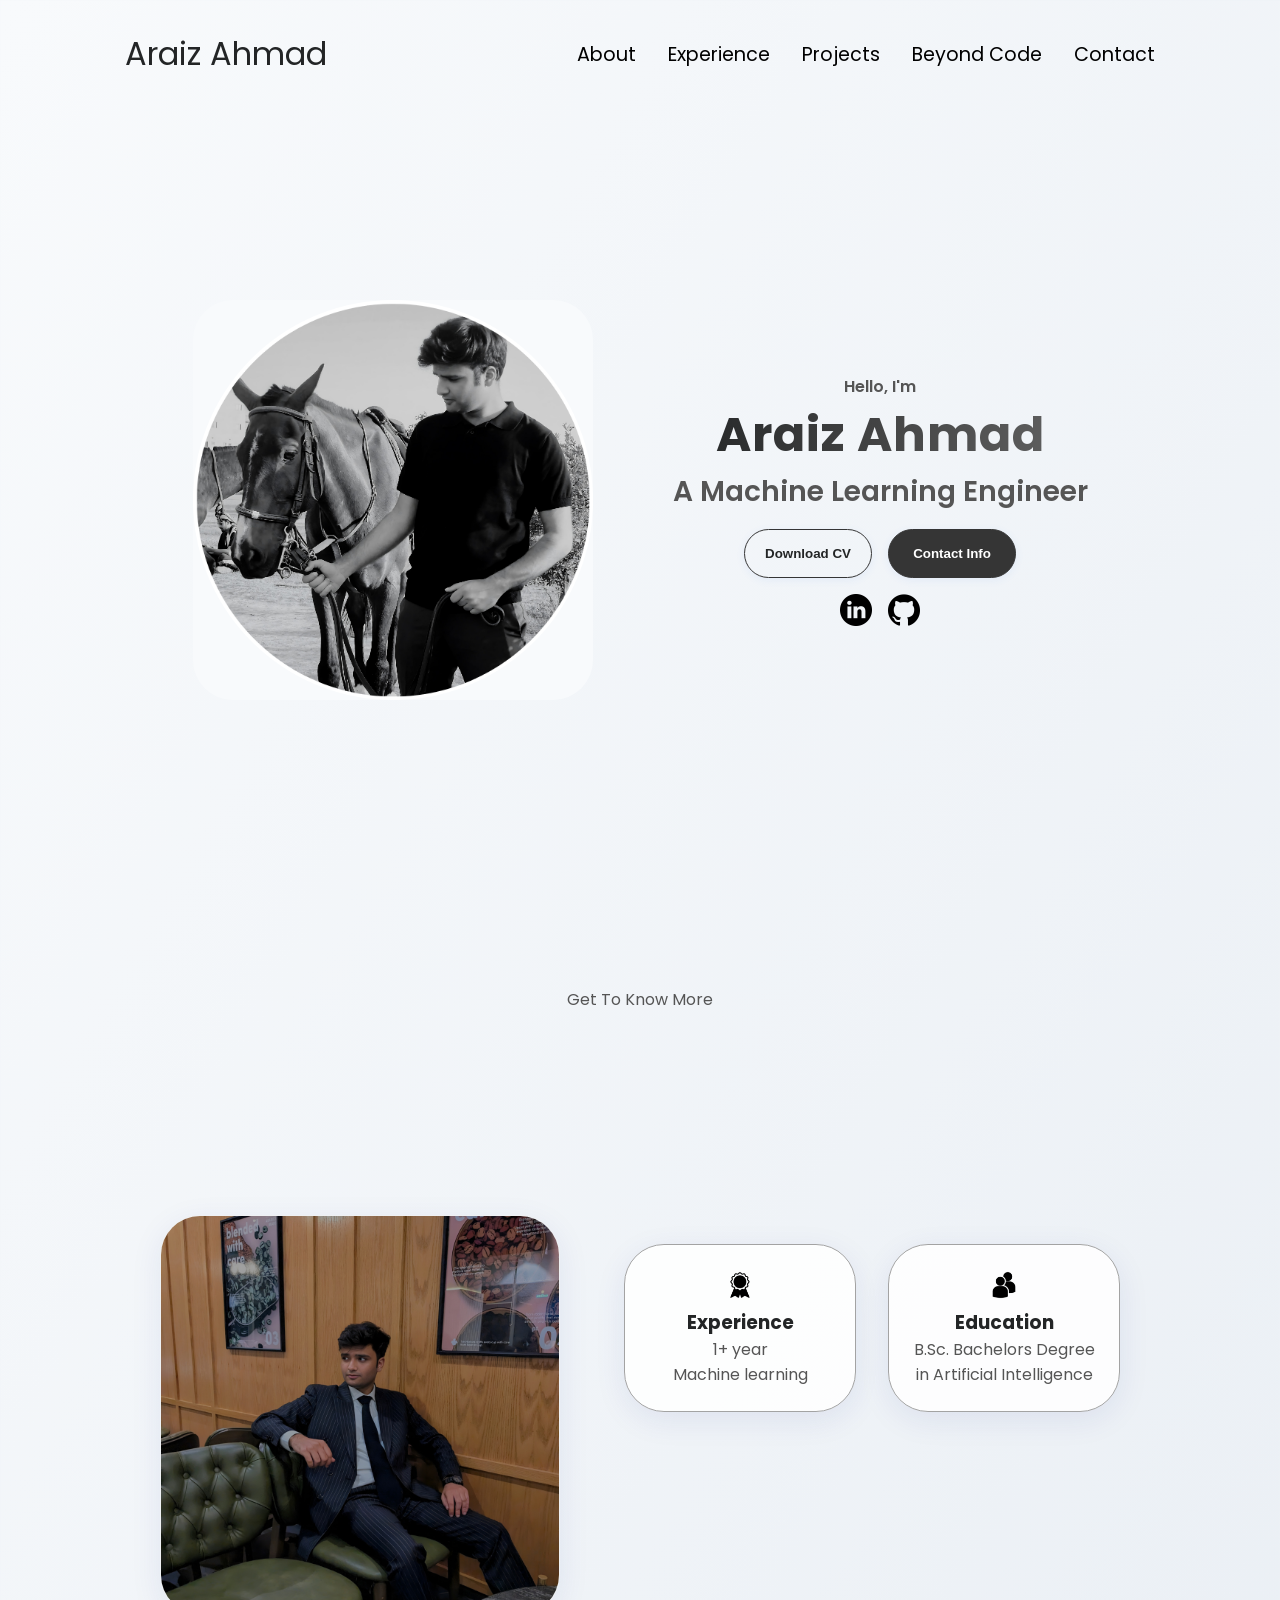
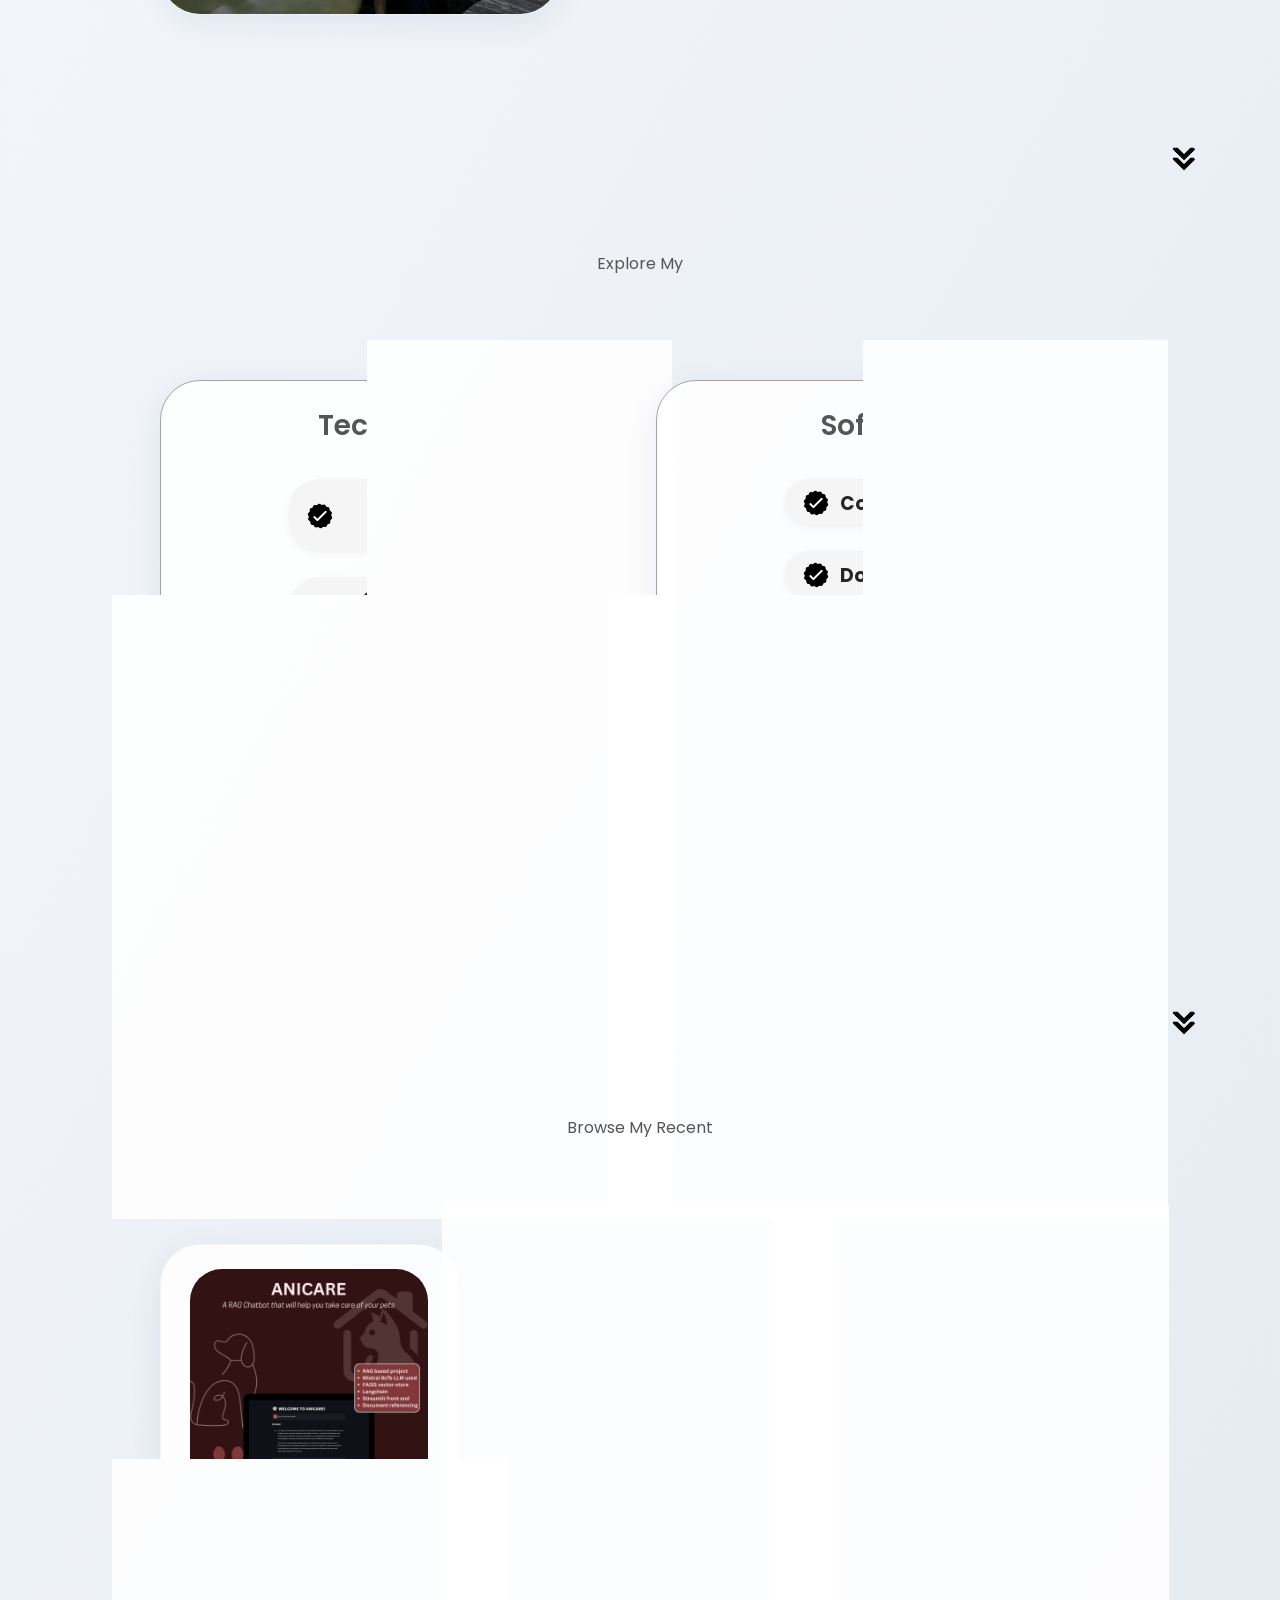
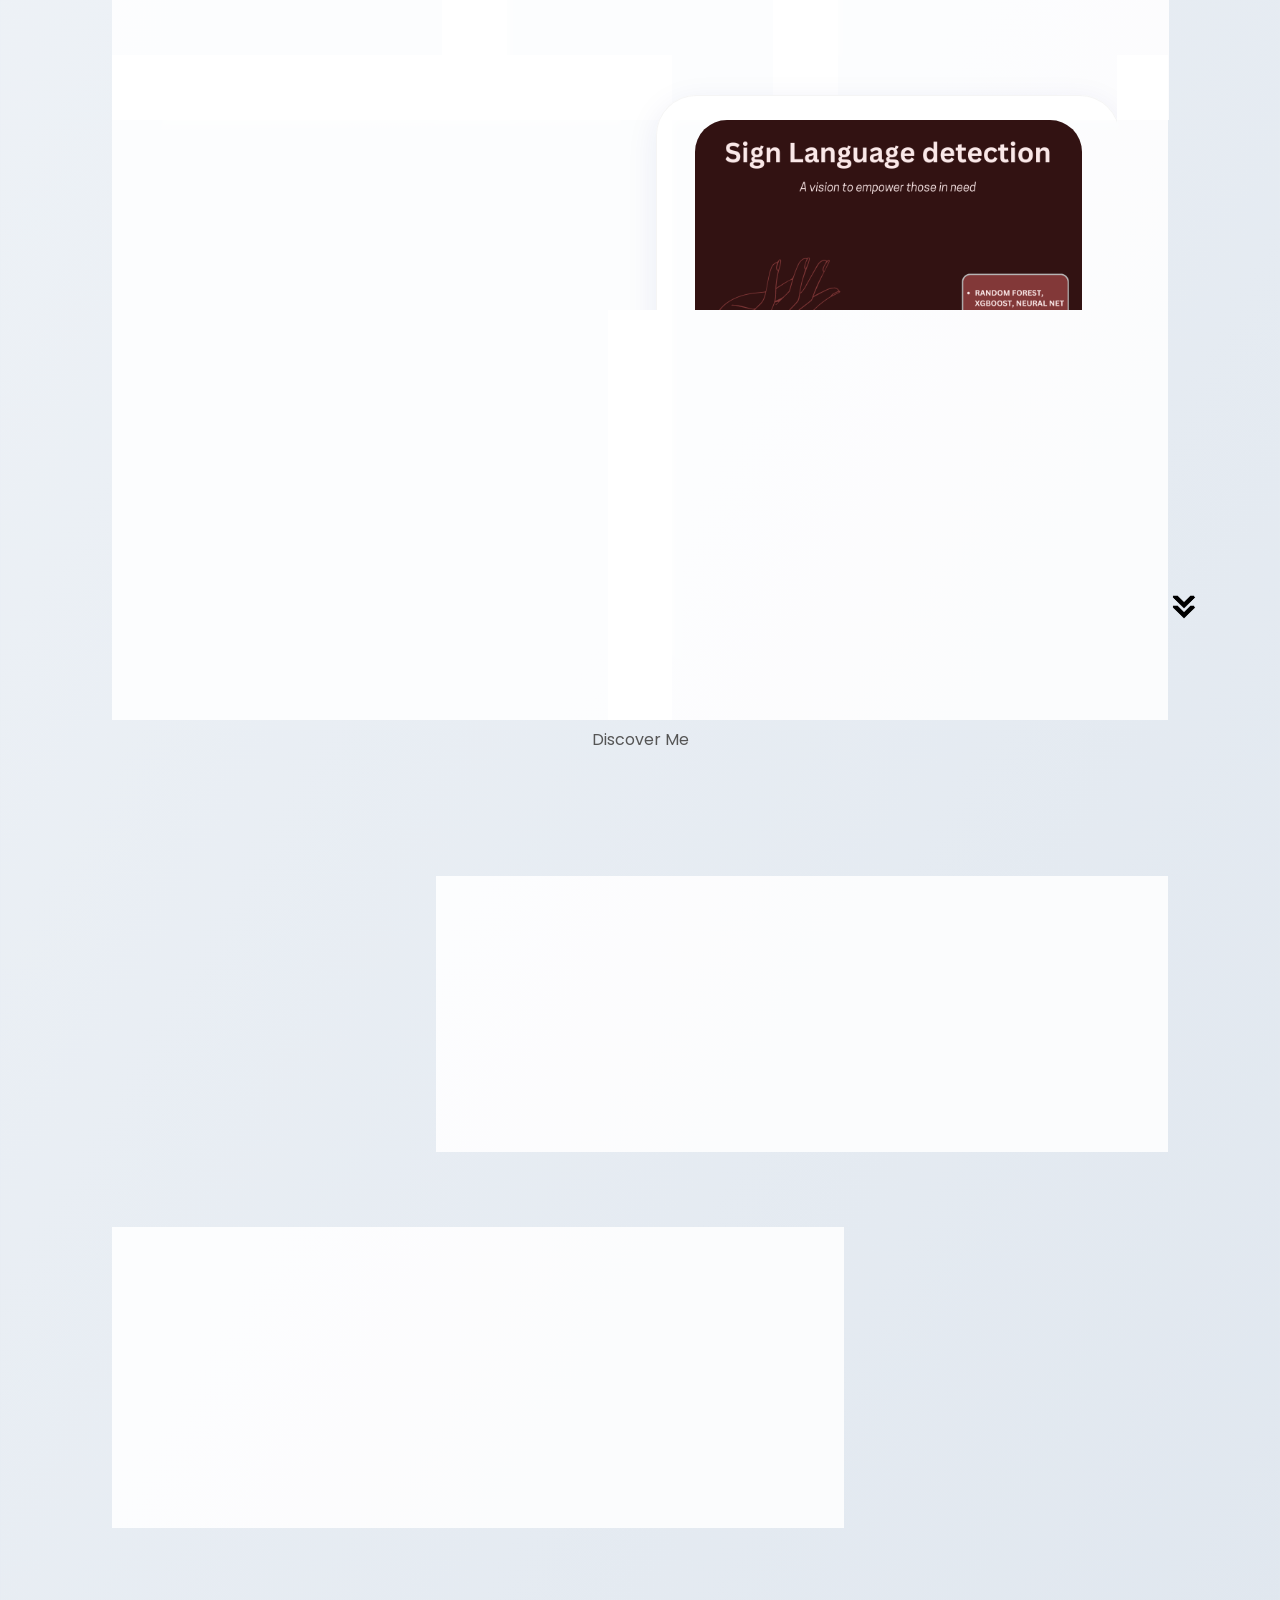
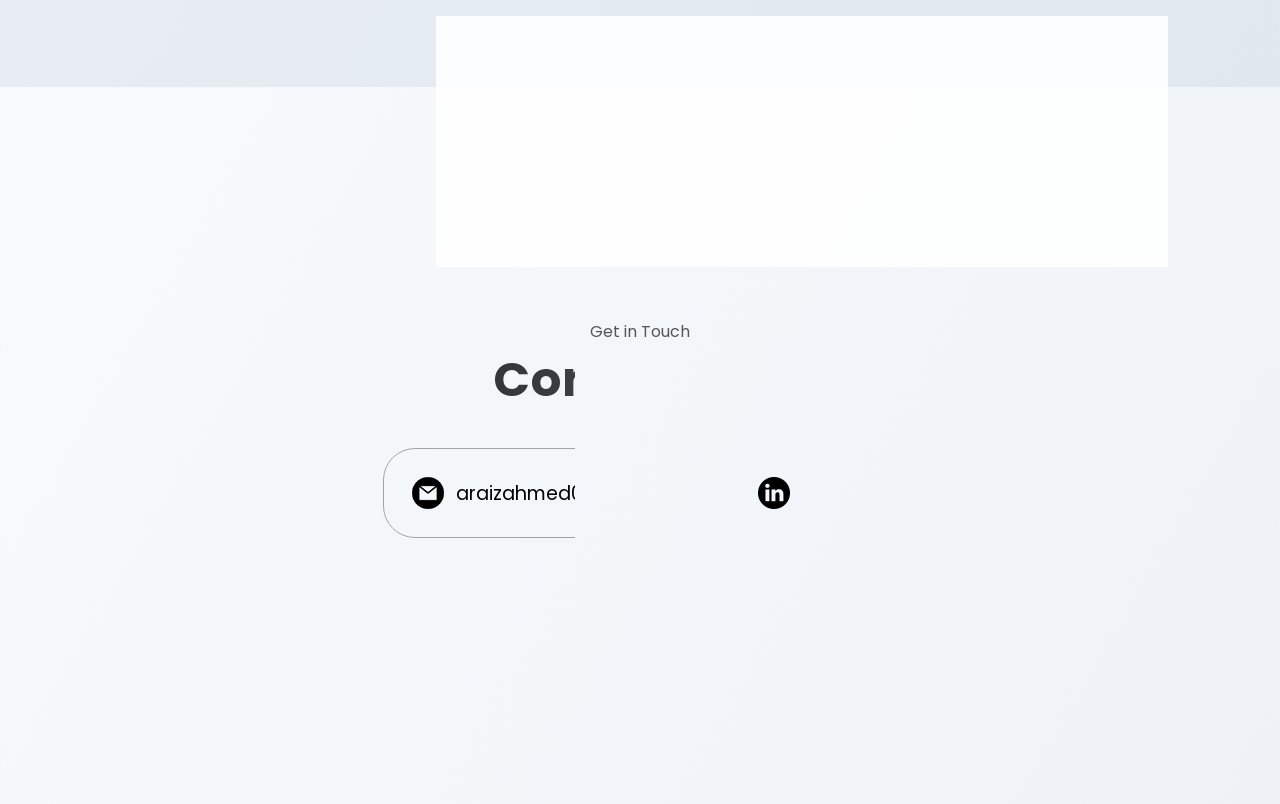
==== engineering.html @ 9b8ba989 "Add new engineering portfolio page, enhance styles, and remove unused CSS files" ====
<!DOCTYPE html>
<html lang="en">
  <head>
    <meta charset="UTF-8" />
    <meta http-equiv="X-UA-Compatible" content="IE=edge" />
    <meta name="viewport" content="width=device-width, initial-scale=1.0" />
    <title>My Portfolio</title>
    <link rel="stylesheet" href="style.css" />
    <link rel="stylesheet" href="mediaqueries.css" />
    <link rel="icon" href="./assets/profile-pic.png" type="image/png">
  </head>
  <body>
    <nav id="desktop-nav">
      <div class="logo">Araiz Ahmad</div>
      <div>
        <ul class="nav-links">
          <li><a href="#about">About</a></li>
          <li><a href="#experience">Experience</a></li>
          <li><a href="#projects">Projects</a></li>
          <li><a href="#extracurricular">Beyond Code</a></li>
          <li><a href="#contact">Contact</a></li>
        </ul>
      </div>
    </nav>
    <nav id="hamburger-nav">
      <div class="logo">Araiz Ahmad</div>
      <div class="hamburger-menu">
        <div class="hamburger-icon" onclick="toggleMenu()">
          <span></span>
          <span></span>
          <span></span>
        </div>
        <div class="menu-links">
          <li><a href="#about" onclick="toggleMenu()">About</a></li>
          <li><a href="#experience" onclick="toggleMenu()">Experience</a></li>
          <li><a href="#projects" onclick="toggleMenu()">Projects</a></li>
          <li><a href="#Extra" onclick="toggleMenu()">Beyond Code</a></li>
          <li><a href="#contact" onclick="toggleMenu()">Contact</a></li>
        </div>
      </div>
    </nav>
    <section id="profile">
      <div class="section__pic-container">
        <img src="./assets/profile-pic.png" alt="Araiz Ahmad profile picture" />
      </div>
      <div class="section__text">
        <p class="section__text__p1">Hello, I'm</p>
        <h1 class="title">Araiz Ahmad</h1>
        <p class="section__text__p2">A Machine Learning Engineer</p>
        <div class="btn-container">
          <button
            class="btn btn-color-2"
            onclick="window.open('./assets/Araiz-machine-learning-cv.pdf')"
          >
            Download CV
          </button>
          <button class="btn btn-color-1" onclick="location.href='./engineering.html#contact'">
            Contact Info
          </button>
        </div>
        <div id="socials-container">
          <img
            src="./assets/linkedin.png"
            alt="My LinkedIn profile"
            class="icon"
            onclick="location.href='https://pk.linkedin.com/in/araizahmad'"
          />
          <img
            src="./assets/github.png"
            alt="My Github profile"
            class="icon"
            onclick="location.href='https://github.com/araizahmadd'"
          />
        </div>
      </div>
    </section>
    <section id="about">
      <p class="section__text__p1">Get To Know More</p>
      <h1 class="title">About Me</h1>
      <div class="section-container">
        <div class="section__pic-container">
          <img
            src="./assets/about-pic.png"
            alt="Profile picture"
            class="about-pic"
          />
        </div>
        <div class="about-details-container">
          <div class="about-containers">
            <div class="details-container">
              <img
                src="./assets/experience.png"
                alt="Experience icon"
                class="icon"
              />
              <h3>Experience</h3>
              <p>1+ year <br />Machine learning</p>
            </div>
            <div class="details-container">
              <img
                src="./assets/education.png"
                alt="Education icon"
                class="icon"
              />
              <h3>Education</h3>
              <p>B.Sc. Bachelors Degree<br />in Artificial Intelligence</p>
            </div>
          </div>
          <div class="text-container">
            <p>
              Machine learning Engineer with a year of experience in computer vision, Machine learning and interest in Generative AI
              I love improving my skills and keeping up with the latest tech trends. 
              Sharing what I learn with the tech community is a blast, and I enjoy connecting with others! 
              When I'm not working on tech, you'll find me filming or writing poetry, combining creativity with my love for technology :)
            </p>
          </div>
        </div>
      </div>
      <img
        src="./assets/arrow.png"
        alt="Arrow icon"
        class="icon arrow"
        onclick="location.href='./engineering.html#experience'"
      />
    </section>
    <section id="experience">
      <p class="section__text__p1">Explore My</p>
      <h1 class="title">Skills</h1>
      <div class="experience-details-container">
        <div class="about-containers">
          <div class="details-container">
            <h2 class="experience-sub-title">Tech skills</h2>
            <div class="article-container">
              <article>
                <img
                  src="./assets/checkmark.png"
                  alt="Experience icon"
                  class="icon"
                />
                <div>
                  <h3>Machine Learning</h3>
                  
                </div>
              </article>
              <article>
                <img
                  src="./assets/checkmark.png"
                  alt="Experience icon"
                  class="icon"
                />
                <div>
                  <h3>Computer vision</h3>
                
                </div>
              </article>
              <article>
                <img
                  src="./assets/checkmark.png"
                  alt="Experience icon"
                  class="icon"
                />
                <div>
                  <h3>Generative AI</h3>
                
                </div>
              </article>
              <article>
                <img
                  src="./assets/checkmark.png"
                  alt="Experience icon"
                  class="icon"
                />
                <div>
                  <h3>Python</h3>
                </div>
              </article>
              <article>
                <img
                  src="./assets/checkmark.png"
                  alt="Experience icon"
                  class="icon"
                />
                <div>
                  <h3>TensorFlow</h3>
                </div>
              </article>
              <article>
                <img
                  src="./assets/checkmark.png"
                  alt="Experience icon"
                  class="icon"
                />
                <div>
                  <h3>Natural Language Processing</h3>
                </div>
              </article>
              <article>
                <img
                  src="./assets/checkmark.png"
                  alt="Experience icon"
                  class="icon"
                />
                <div>
                  <h3>Git</h3>
                </div>
              </article>
              <article>
                <img
                  src="./assets/checkmark.png"
                  alt="Experience icon"
                  class="icon"
                />
                <div>
                  <h3>FastAPI</h3>
                </div>
              </article>
            </div>
          </div>
          <div class="details-container">
            <h2 class="experience-sub-title">Soft skills</h2>
            <div class="article-container">
              <article>
                <img
                  src="./assets/checkmark.png"
                  alt="Experience icon"
                  class="icon"
                />
                <div>
                  <h3>Communication</h3>
                  
                </div>
              </article>
              <article>
                <img
                  src="./assets/checkmark.png"
                  alt="Experience icon"
                  class="icon"
                />
                <div>
                  <h3>Documentation</h3>
                
                </div>
              </article>
              <article>
                <img
                  src="./assets/checkmark.png"
                  alt="Public Speaking"
                  class="icon"
                />
                <div>
                  <h3>Public speaking</h3>
                
                </div>
              </article>
              <article>
                <img
                  src="./assets/checkmark.png"
                  alt="Experience icon"
                  class="icon"
                />
                <div>
                  <h3>Teamwork</h3>
                </div>
              </article>
              <article>
                <img
                  src="./assets/checkmark.png"
                  alt="Experience icon"
                  class="icon"
                />
                <div>
                  <h3>Project Management</h3>
                </div>
              </article>
              <article>
                <img
                  src="./assets/checkmark.png"
                  alt="Experience icon"
                  class="icon"
                />
                <div>
                  <h3>Linux</h3>
                </div>
              </article>
            </div>
          </div>
        </div>
      </div>
      <img
        src="./assets/arrow.png"
        alt="Arrow icon"
        class="icon arrow"
        onclick="location.href='./engineering.html#projects'"
      />
    </section>
    <section id="projects">
      <p class="section__text__p1">Browse My Recent</p>
      <h1 class="title">Projects</h1>
      <div class="projects-grid">
        <div class="details-container color-container">
          <div class="article-container">
            <img
              src="./assets/ANICARE.png"
              alt="AniCare"
              class="project-img"
            />
          </div>
          <h2 class="experience-sub-title project-title">AniCare</h2>
          <div class="btn-container">
            <button
              class="btn btn-color-2 project-btn"
              onclick="location.href='https://github.com/araizahmadd/AniCare'"
            >
              Github
            </button>
          </div>
        </div>
        <div class="details-container color-container">
          <div class="article-container">
            <img
              src="./assets/PhysioCare.png"
              alt="PhysioCare"
              class="project-img"
            />
          </div>
          <h2 class="experience-sub-title project-title">PhysioCare</h2>
          <div class="btn-container">
            <button
              class="btn btn-color-2 project-btn"
              onclick="location.href='https://github.com/araizahmadd/PhysioCare'"
            >
              Github
            </button>
          </div>
        </div>
        <div class="details-container color-container">
          <div class="article-container">
            <img
              src="./assets/llms.png"
              alt="Fake News detection"
              class="project-img"
            />
          </div>
          <h2 class="experience-sub-title project-title">Factify</h2>
          <div class="btn-container">
            <button
              class="btn btn-color-2 project-btn"
              onclick="location.href='https://github.com/araizahmadd/Factify'"
            >
              Github
            </button>
          </div>
        </div>
        <div class="details-container color-container">
          <div class="article-container">
            <img
              src="./assets/bank.png"
              alt="Project 1"
              class="project-img"
            />
          </div>
          <h2 class="experience-sub-title project-title">Bank Text Classification</h2>
          <div class="btn-container">
            <button
              class="btn btn-color-2 project-btn"
              onclick="location.href='https://github.com/araizahmadd/bank-text-classification'"
            >
              Github
            </button>
          </div>
        </div>
        <div class="details-container color-container">
          <div class="article-container">
            <img
              src="./assets/Sign.png"
              alt="Signlanguagedetection"
              class="project-img"
            />
          </div>
          <h2 class="experience-sub-title project-title">Sign Language detection</h2>
          <div class="btn-container">
            <button
              class="btn btn-color-2 project-btn"
              onclick="location.href='https://github.com/araizahmadd/Hand-sign-language'"
            >
              Github
            </button>
          </div>
        </div>
      </div>
      <img
        src="./assets/arrow.png"
        alt="Arrow icon"
        class="icon arrow"
        onclick="location.href='./engineering.html#contact'"
      />
    </section>
    <section id="extracurricular">
      <p class="section__text__p1">Discover Me</p>
      <h1 class="title">Beyond Code</h1>
      
      <div class="extracurricular-container">
        <!-- Workshops, Mentorships, and Webinars -->
        <div class="extracurricular-item">
          <div class="extracurricular-pic-left">
            <img src="./assets/speaker.png" alt="Workshops and Mentorships" class="extracurricular-pic">
          </div>
          <div class="extracurricular-text-right">
            <h3>Workshops, Mentorships, and Webinars</h3>
            <p>
              I've had the pleasure of mentoring students in AI and Machine Learning, conducting workshops, and speaking at webinars at Air University, UET Taxila and Fazaia college. These experiences have fueled my passion for sharing knowledge and connecting with the tech community.
            </p>
          </div>
        </div>
        
        <!-- Filmmaking -->
        <div class="extracurricular-item">
          <div class="extracurricular-text-left">
            <h3>Filmmaking</h3>
            <p>
              Filmmaking is a creative outlet for me, where I blend storytelling with visual art. From conceptualizing to editing, I enjoy every step of the process and the opportunity to express my creativity and have created 9 films so far, headover to my instagram @araiz_ahmed to check them out!
            </p>
          </div>
          <div class="extracurricular-pic-right">
            <img src="./assets/films.png" alt="Filmmaking" class="extracurricular-pic">
          </div>
        </div>
        
        <!-- Poetry -->
        <div class="extracurricular-item">
          <div class="extracurricular-pic-left">
            <img src="./assets/poetry.png" alt="Poetry" class="extracurricular-pic">
          </div>
          <div class="extracurricular-text-right">
            <h3>Poetry</h3>
            <p>
              Poetry is where I channel my emotions and thoughts into words. Writing poetry allows me to explore different facets of my personality and share them with the world. 
            </p>
          </div>
        </div>
      </div>
    
  
    <section id="contact">
      <p class="section__text__p1">Get in Touch</p>
      <h1 class="title">Contact Me</h1>
      <div class="contact-info-upper-container">
        <div class="contact-info-container">
          <img
            src="./assets/email.png"
            alt="Email icon"
            class="icon contact-icon email-icon"
          />
          <p><a href="mailto:examplemail@gmail.com">araizahmed007@gmail.com</a></p>
        </div>
        <div class="contact-info-container">
          <img
            src="./assets/linkedin.png"
            alt="LinkedIn icon"
            class="icon contact-icon"
          />
          <p><a href="https://pk.linkedin.com/in/araizahmad">LinkedIn</a></p>
        </div>
      </div>
    </section>
    
    <footer>
      <nav>
        <div class="nav-links-container">
          <ul class="nav-links">
            <li><a href="#about">About</a></li>
            <li><a href="#experience">Experience</a></li>
            <li><a href="#projects">Projects</a></li>
            <li><a href="#contact">Contact</a></li>
          </ul>
        </div>
      </nav>
      <p>Copyright &#169; 2024 Araiz Ahmad. All Rights Reserved.</p>
    </footer>
    <script src="script.js"></script>
  </body>
</html>
---- style.css ----
/* GENERAL */

@import url("https://fonts.googleapis.com/css2?family=Poppins:wght@300;400;500;600&display=swap");

* {
  margin: 0;
  padding: 0;
  
}

body {
  font-family: "Poppins", sans-serif;
  background: linear-gradient(120deg, #f8fafc 0%, #e0e7ef 100%);
  color: #232526;
  min-height: 100vh;
  overflow-x: hidden;
}

html {
  scroll-behavior: smooth;
}

p {
  color: rgb(85, 85, 85);
}

/* TRANSITION */

a,
.btn {
  transition: all 300ms ease;
}

/* DESKTOP NAV */

nav,
.nav-links {
  display: flex;
}

nav {
  justify-content: space-around;
  align-items: center;
  height: 12vh;
  
}

.nav-links {
  gap: 2rem;
  list-style: none;
  font-size: 1.2rem;
}

a {
  color: black;
  text-decoration: none;
  text-decoration-color: white;
}

a:hover {
  color: grey;
  text-decoration: underline;
  text-underline-offset: 1rem;
  text-decoration-color: rgb(181, 181, 181);
}

.logo {
  font-size: 2rem;
}

.logo:hover {
  cursor: default;
}

/* HAMBURGER MENU */

#hamburger-nav {
  display: none;
}

.hamburger-menu {
  position: relative;
  display: inline-block;
}

.hamburger-icon {
  display: flex;
  flex-direction: column;
  justify-content: space-between;
  height: 24px;
  width: 30px;
  cursor: pointer;
}

.hamburger-icon span {
  width: 100%;
  height: 2px;
  background-color: black;
  transition: all 0.3 ease-in-out;
}

.menu-links {
  position: absolute;
  top: 100%;
  right: 0;
  background-color: white;
  width: fit-content;
  max-height: 0;
  overflow: hidden;
  transition: all 0.3 ease-in-out;
}

.menu-links a {
  display: block;
  padding: 10px;
  text-align: center;
  font-size: 1.5rem;
  color: black;
  text-decoration: none;
  transition: all 0.3 ease-in-out;
}

.menu-links li {
  list-style: none;
}

.menu-links.open {
  max-height: 300px;
}

.hamburger-icon.open span:first-child {
  transform: rotate(45deg) translate(10px, 5px);
}

.hamburger-icon.open span:nth-child(2) {
  opacity: 0;
}

.hamburger-icon.open span:last-child {
  transform: rotate(-45deg) translate(10px, -5px);
}

.hamburger-icon span:first-child {
  transform: none;
}

.hamburger-icon span:first-child {
  opacity: 1;
}

.hamburger-icon span:first-child {
  transform: none;
}

/* SECTIONS */

section {
  padding-top: 4vh;
  height: 96vh;
  margin: 0 10rem;
  box-sizing: border-box;
  min-height: fit-content;
  animation: fadeInUp 1s ease both;
  background: none;
}

@keyframes fadeInUp {
  0% {
    opacity: 0;
    transform: translateY(40px);
  }
  100% {
    opacity: 1;
    transform: none;
  }
}

.section-container {
  display: flex;
}
/* Extracurricular Section
#extracurricular {
  margin: 50px 0;
  padding: 20px;
}

.extracurricular-block {
  display: flex;
  align-items: center;
  margin-bottom: 50px;
}

.extracurricular-block.reverse {
  flex-direction: row-reverse;
}

.extracurricular-pic {
  flex: 1;
  padding: 20px;
}

.extracurricular-text {
  flex: 1;
  padding: 20px;
}

.extracurricular-img {
  width: 100%;
  height: auto;
  border-radius: 10px;
}

.extracurricular-text h2 {
  font-size: 2rem;
  margin-bottom: 15px;
}

.extracurricular-text p {
  font-size: 1.2rem;
  line-height: 1.6;
}

/* Responsive Design for Extracurricular Section 
@media (max-width: 768px) {
  .extracurricular-block,
  .extracurricular-block.reverse {
    flex-direction: column;
  }
  
  .extracurricular-pic,
  .extracurricular-text {
    padding: 10px;
  }

  .extracurricular-text h2 {
    font-size: 1.5rem;
  }

  .extracurricular-text p {
    font-size: 1rem;
  }
} */
/* Extracurricular Section */
/*
#extracurricular {
  margin: 50px 0; /* Adds spacing above and below the section 
  padding: 20px;
}

/* Ensure sufficient space after Extracurricular Section 
#extracurricular + section {
  margin-top: 100px; /* Adds spacing between extracurricular and contact sections 
}

.extracurricular-block {
  display: flex;
  align-items: center;
  margin-bottom: 50px; /* Adds spacing between each block 
}

.extracurricular-block.reverse {
  flex-direction: row-reverse;
}

.extracurricular-pic {
  flex: 1;
  padding: 20px;
}

.extracurricular-text {
  flex: 1;
  padding: 20px;
}

.extracurricular-img {
  width: 100%;
  height: auto;
  border-radius: 10px;
}

.extracurricular-text h2 {
  font-size: 2rem;
  margin-bottom: 15px;
}

.extracurricular-text p {
  font-size: 1.2rem;
  line-height: 1.6;
}

/* Responsive Design for Extracurricular Section 
@media (max-width: 768px) {
  .extracurricular-block,
  .extracurricular-block.reverse {
    flex-direction: column;
  }
  
  .extracurricular-pic,
  .extracurricular-text {
    padding: 10px;
  }

  .extracurricular-text h2 {
    font-size: 1.5rem;
  }

  .extracurricular-text p {
    font-size: 1rem;
  }
}*/

/* PROFILE SECTION */

#profile {
  display: flex;
  justify-content: center;
  gap: 5rem;
  height: 80vh;
}

.section__pic-container {
  display: flex;
  height: 400px;
  width: 400px;
  margin: auto 0;
}

.section__text {
  align-self: center;
  text-align: center;
}

.section__text p {
  font-weight: 600;
}

.section__text__p1 {
  text-align: center;
  animation: fadeInUp 1.2s 0.2s both;
}

.section__text__p2 {
  font-size: 1.75rem;
  margin-bottom: 1rem;
}

.title {
  font-size: 3rem;
  text-align: center;
  background: linear-gradient(90deg, #232526 0%, #636363 100%);
  -webkit-background-clip: text;
  -webkit-text-fill-color: transparent;
  background-clip: text;
  text-fill-color: transparent;
  letter-spacing: 1px;
}

#socials-container {
  display: flex;
  justify-content: center;
  margin-top: 1rem;
  gap: 1rem;
}

/* ICONS */

.icon {
  cursor: pointer;
  height: 2rem;
  transition: transform 0.3s cubic-bezier(.4,2,.6,1), filter 0.3s;
  filter: grayscale(0.1) brightness(1.1);
}

.icon:hover {
  transform: scale(1.2) rotate(-8deg);
  filter: grayscale(0) brightness(1.5);
}

/* BUTTONS */

.btn-container {
  display: flex;
  justify-content: center;
  gap: 1rem;
}

.btn {
  font-weight: 600;
  transition: all 300ms ease;
  padding: 1rem;
  width: 8rem;
  border-radius: 2rem;
  position: relative;
  overflow: hidden;
  z-index: 1;
  background: rgba(255,255,255,0.7);
  border: 1px solid #bdbdbd;
  color: #232526;
  box-shadow: 0 2px 8px rgba(59,130,246,0.08);
  transition: color 0.2s, background 0.2s, box-shadow 0.2s;
}

.btn:before {
  content: '';
  position: absolute;
  left: 50%;
  top: 50%;
  width: 0;
  height: 0;
  background: linear-gradient(90deg, #bdbdbd 0%, #e0e7ef 100%);
  opacity: 0.10;
  border-radius: 50%;
  transform: translate(-50%, -50%);
  transition: width 0.4s cubic-bezier(.4,2,.6,1), height 0.4s cubic-bezier(.4,2,.6,1);
  z-index: -1;
}

.btn:hover:before {
  width: 300px;
  height: 300px;
}

.btn:hover {
  color: #fff;
  background: #232526;
  box-shadow: 0 4px 24px rgba(99,102,241,0.08);
}

.btn-color-1,
.btn-color-2 {
  border: rgb(53, 53, 53) 0.1rem solid;
}

.btn-color-1:hover,
.btn-color-2:hover {
  cursor: pointer;
}

.btn-color-1,
.btn-color-2:hover {
  background: rgb(53, 53, 53);
  color: white;
}

.btn-color-1:hover {
  background: rgb(0, 0, 0);
}

.btn-color-2 {
  background: none;
}

.btn-color-2:hover {
  border: rgb(255, 255, 255) 0.1rem solid;
}

.btn-container {
  gap: 1rem;
}

/* ABOUT SECTION */

#about {
  position: relative;
}

.about-containers {
  gap: 2rem;
  margin-bottom: 2rem;
  margin-top: 2rem;
}

.about-details-container {
  justify-content: center;
  flex-direction: column;
}

.about-containers,
.about-details-container {
  display: flex;
}

.about-pic {
  border-radius: 2rem;
  background: rgba(255,255,255,0.85);
  box-shadow: 0 8px 32px 0 rgba(31, 38, 135, 0.08);
  backdrop-filter: blur(6px);
  border: 1px solid rgba(200,200,200,0.18);
  transition: transform 0.3s cubic-bezier(.4,2,.6,1), box-shadow 0.3s;
}

.about-pic:hover {
  transform: translateY(-8px) scale(1.03);
  box-shadow: 0 16px 40px 0 rgba(31, 38, 135, 0.12);
  background: rgba(245, 245, 245, 0.98);
}

.arrow {
  position: absolute;
  right: -5rem;
  bottom: 2.5rem;
}

.details-container {
  padding: 1.5rem;
  flex: 1;
  background: rgba(255,255,255,0.85);
  box-shadow: 0 8px 32px 0 rgba(31, 38, 135, 0.08);
  backdrop-filter: blur(6px);
  border: 1px solid rgba(200,200,200,0.18);
  border-color: rgb(163, 163, 163);
  text-align: center;
  transition: transform 0.3s cubic-bezier(.4,2,.6,1), box-shadow 0.3s;
  border-radius: 2.5rem !important;
  color: #232526;
}

.details-container:hover {
  transform: translateY(-8px) scale(1.03);
  box-shadow: 0 16px 40px 0 rgba(31, 38, 135, 0.12);
  background: rgba(245, 245, 245, 0.98);
}

.section-container {
  gap: 4rem;
  height: 80%;
}

.section__pic-container {
  height: 400px;
  width: 400px;
  margin: auto 0;
}

/* EXPERIENCE SECTION */

#experience {
  position: relative;
}

.experience-sub-title {
  color: rgb(85, 85, 85);
  font-weight: 600;
  font-size: 1.75rem;
  margin-bottom: 2rem;
}

.experience-details-container {
  display: flex;
  justify-content: center;
  flex-direction: row;
  gap: 2rem;
}

.article-container {
  display: flex;
  flex-wrap: wrap;
  flex-direction: row;
  gap: 1.5rem;
  justify-content: center;
  max-width: 700px;
  margin: 0 auto;
}

article {
  display: flex;
  align-items: center;
  width: 11rem;
  min-width: 150px;
  justify-content: flex-start;
  gap: 0.5rem;
  background: rgba(245, 245, 245, 0.95);
  border-radius: 2rem !important;
  padding: 0.5rem 1rem;
  box-shadow: 0 2px 8px rgba(0,0,0,0.03);
  transition: box-shadow 0.3s, transform 0.3s cubic-bezier(.4,2,.6,1);
  color: #232526;
}

article .icon {
  cursor: default;
}

article:hover {
  box-shadow: 0 4px 24px #bdbdbd33;
  transform: scale(1.04) translateY(-4px);
  background: rgba(255, 255, 255, 1);
}

/* PROJECTS SECTION */

#projects {
  position: relative;
}

.projects-grid {
  display: flex;
  flex-wrap: wrap;
  gap: 2rem;
  justify-content: center;
  margin: 2rem 0;
}

.color-container {
  border-color: rgb(163, 163, 163);
  background: rgba(255,255,255,0.85);
  box-shadow: 0 8px 32px 0 rgba(31, 38, 135, 0.08);
  backdrop-filter: blur(6px);
  border: 1px solid rgba(200,200,200,0.18);
  width: 300px;
  min-width: 250px;
  border-radius: 2rem;
  display: flex;
  flex-direction: column;
  align-items: center;
  padding: 1.5rem 1rem;
  transition: transform 0.3s cubic-bezier(.4,2,.6,1), box-shadow 0.3s;
  color: #232526;
}

.color-container:hover {
  transform: translateY(-8px) scale(1.03);
  box-shadow: 0 16px 40px 0 rgba(31, 38, 135, 0.12);
  background: rgba(245, 245, 245, 0.98);
}

.project-img {
  border-radius: 2rem !important;
  width: 90%;
  height: auto;
  margin-bottom: 1rem;
  transition: transform 0.4s cubic-bezier(.4,2,.6,1), box-shadow 0.3s;
  background: #f8fafc;
}

.project-img:hover {
  transform: scale(1.05) rotate(-2deg);
  box-shadow: 0 8px 32px 0 #6366f133;
}

.project-title {
  margin: 1rem 0 0.5rem 0;
  color: black;
  text-align: center;
}

.project-btn {
  color: black;
  border-color: rgb(163, 163, 163);
}

@media screen and (max-width: 900px) {
  .experience-details-container {
    flex-direction: column;
    align-items: center;
  }
  .projects-grid {
    flex-direction: column;
    align-items: center;
  }
  .color-container {
    width: 90vw;
    min-width: unset;
  }
}

/* Extracurricular Section */
#extracurricular {
  /* position: relative; */
  padding: 2rem 0;
  margin-bottom: 8rem;
}

.extracurricular-container {
  display: flex;
  flex-direction: column;
  gap: 4rem;
  margin-top: 2rem;
}

.extracurricular-item {
  display: flex;
  align-items: center;
  gap: 2rem;
}

.extracurricular-pic-left,
.extracurricular-pic-right {
  flex: 1;
}

.extracurricular-text-left,
.extracurricular-text-right {
  flex: 2;
  text-align: justify;
  background: rgba(255,255,255,0.85);
  box-shadow: 0 8px 32px 0 rgba(31, 38, 135, 0.08);
  backdrop-filter: blur(6px);
  border: 1px solid rgba(200,200,200,0.18);
  border-radius: 2.5rem !important;
  padding: 1.5rem;
  transition: transform 0.3s cubic-bezier(.4,2,.6,1), box-shadow 0.3s;
  color: #232526;
}

.extracurricular-pic {
  border-radius: 2rem !important;
  width: 100%;
  height: auto;
}

.extracurricular-pic-left {
  order: 1;
}

.extracurricular-pic-right {
  order: 2;
}

.extracurricular-text-left {
  order: 2;
}

.extracurricular-text-right {
  order: 1;
}

.extracurricular-text-left:hover,
.extracurricular-text-right:hover {
  transform: translateY(-8px) scale(1.03);
  box-shadow: 0 16px 40px 0 rgba(31, 38, 135, 0.12);
  background: rgba(245, 245, 245, 0.98);
}

/* CONTACT */

#contact {
  /* position: relative; */
  display: flex;
  justify-content: center;
  flex-direction: column;
  height: 70vh;
  
}

.contact-info-upper-container {
  display: flex;
  justify-content: center;
  border-radius: 2rem;
  border: rgb(53, 53, 53) 0.1rem solid;
  border-color: rgb(163, 163, 163);
  background: (250, 250, 250);
  margin: 2rem auto;
  padding: 0.5rem;
}

.contact-info-container {
  display: flex;
  align-items: center;
  justify-content: center;
  gap: 0.5rem;
  margin: 1rem;
}

.contact-info-container p {
  font-size: larger;
}

.contact-icon {
  cursor: default;
}

.email-icon {
  height: 2.5rem;
}

/* FOOTER SECTION */

footer {
  height: 26vh;
  margin: 0 1rem;
  background: rgba(255,255,255,0.85);
  color: #636363;
  border-radius: 1.5rem 1.5rem 0 0;
}

footer p {
  text-align: center;
}

/* === COOLER PORTFOLIO ENHANCEMENTS === */

@keyframes floatPic {
  0% { transform: translateY(0); }
  100% { transform: translateY(-18px); }
}

/* Subtle floating animation for profile pic */
.section__pic-container img {
  animation: floatPic 3.5s ease-in-out infinite alternate;
  border-radius: 2.5rem !important;
  background: #f8fafc;
}

/* Add a soft border glow to active nav links */
.nav-links a:active, .nav-links a:focus {
  box-shadow: 0 2px 16px #6366f1aa;
  border-radius: 8px;
}

/* Fade in sections on scroll */
section {
  opacity: 0;
  transform: translateY(40px);
  transition: opacity 0.8s cubic-bezier(.4,2,.6,1), transform 0.8s cubic-bezier(.4,2,.6,1);
  box-shadow: none;
}
section.visible {
  opacity: 1;
  transform: none;
}

/* Landing Page Styles */
.landing-container {
  min-height: 100vh;
  display: flex;
  flex-direction: column;
  align-items: center;
  justify-content: center;
  background: linear-gradient(135deg, #1a1a1a 0%, #2d2d2d 100%);
  color: white;
  text-align: center;
  padding: 2rem;
}

.landing-title {
  font-size: 3rem;
  margin-bottom: 2rem;
  color: #fff;
}

.landing-subtitle {
  font-size: 1.5rem;
  margin-bottom: 3rem;
  color: #ccc;
}

.options-container {
  display: flex;
  gap: 2rem;
  flex-wrap: wrap;
  justify-content: center;
}

.option-card {
  background: rgba(255, 255, 255, 0.1);
  border-radius: 15px;
  padding: 2rem;
  width: 300px;
  transition: transform 0.3s ease, box-shadow 0.3s ease;
  cursor: pointer;
  backdrop-filter: blur(10px);
}

.option-card:hover {
  transform: translateY(-10px);
  box-shadow: 0 10px 20px rgba(0, 0, 0, 0.2);
}

.option-title {
  font-size: 1.8rem;
  margin-bottom: 1rem;
  color: #fff;
}

.option-description {
  color: #ccc;
  margin-bottom: 1.5rem;
}

.option-button {
  background: #4CAF50;
  color: white;
  border: none;
  padding: 1rem 2rem;
  border-radius: 25px;
  font-size: 1.1rem;
  cursor: pointer;
  transition: background 0.3s ease;
}

.option-button:hover {
  background: #45a049;
}

/* Art Page Styles */
.poetry-container {
  display: grid;
  grid-template-columns: repeat(auto-fit, minmax(300px, 1fr));
  gap: 2rem;
  padding: 2rem;
  max-width: 1200px;
  margin: 0 auto;
}

.poem-card {
  background: rgba(255, 255, 255, 0.1);
  border-radius: 15px;
  padding: 2rem;
  text-align: center;
  transition: transform 0.3s ease;
}

.poem-card:hover {
  transform: translateY(-5px);
}

.poem-text {
  font-style: italic;
  line-height: 1.6;
  color: #ccc;
  margin-top: 1rem;
}

.films-container {
  display: grid;
  grid-template-columns: repeat(auto-fit, minmax(300px, 1fr));
  gap: 2rem;
  padding: 2rem;
  max-width: 1200px;
  margin: 0 auto;
}

.film-card {
  background: rgba(255, 255, 255, 0.1);
  border-radius: 15px;
  padding: 1.5rem;
  text-align: center;
  transition: transform 0.3s ease;
}

.film-card:hover {
  transform: translateY(-5px);
}

.film-preview {
  margin-bottom: 1rem;
}

.film-img {
  width: 100%;
  height: 200px;
  object-fit: cover;
  border-radius: 10px;
}

/* Responsive Design */
@media (max-width: 768px) {
  .landing-title {
    font-size: 2rem;
  }
  
  .landing-subtitle {
    font-size: 1.2rem;
  }

  .options-container {
    flex-direction: column;
  }

  .option-card {
    width: 100%;
    max-width: 300px;
  }

  .poetry-container,
  .films-container {
    grid-template-columns: 1fr;
    padding: 1rem;
  }
}

/* Split Screen Landing Page */
.split-container {
  display: flex;
  min-height: 100vh;
  position: relative;
  overflow: hidden;
}

.split-side {
  flex: 1;
  display: flex;
  align-items: center;
  justify-content: center;
  padding: 2rem;
  transition: all 0.3s ease;
  position: relative;
}

.engineering-side {
  background: linear-gradient(135deg, #ffffff 0%, #f0f0f0 100%);
  color: #232526;
}

.art-side {
  background: linear-gradient(135deg, #2d2d2d 0%, #1a1a1a 100%);
  color: #ffffff;
}

.side-content {
  text-align: center;
  max-width: 400px;
  z-index: 2;
}

.side-title {
  font-size: 3rem;
  margin-bottom: 1.5rem;
  font-weight: 600;
}

.side-description {
  font-size: 1.2rem;
  margin-bottom: 2rem;
  line-height: 1.6;
}

.side-button {
  padding: 1rem 2rem;
  font-size: 1.1rem;
  border: none;
  border-radius: 25px;
  cursor: pointer;
  transition: all 0.3s ease;
  font-weight: 600;
}

.engineering-side .side-button {
  background: #000000;
  color: white;
}

.engineering-side .side-button:hover {
  background: #000000;
  transform: translateY(-3px);
  box-shadow: 0 5px 15px rgba(76, 175, 80, 0.3);
}

.art-side .side-button {
  background: #ffffff;
  color: #232526;
}

.art-side .side-button:hover {
  background: #f0f0f0;
  transform: translateY(-3px);
  box-shadow: 0 5px 15px rgba(255, 255, 255, 0.3);
}

.center-images {
  position: absolute;
  left: 50%;
  top: 50%;
  transform: translate(-50%, -50%);
  display: flex;
  gap: 0;
  z-index: 1;
}

.center-image {
  width: 300px;
  height: 300px;
  object-fit: contain;
  transition: all 0.3s ease;
  margin: 0 -75px;
}

.brain-image {
  filter: brightness(1.2) drop-shadow(0 0 10px rgba(255, 255, 255, 0.5));
}

.heart-image {
  filter: brightness(0.8) drop-shadow(0 0 10px rgba(0, 0, 0, 0.5));
}

/* Hover Effects */
.engineering-side:hover {
  background: linear-gradient(135deg, #f8f8f8 0%, #e8e8e8 100%);
}

.art-side:hover {
  background: linear-gradient(135deg, #333333 0%, #222222 100%);
}

/* Responsive Design */
@media (max-width: 768px) {
  .split-container {
    flex-direction: column;
  }

  .split-side {
    min-height: 50vh;
  }

  .center-images {
    position: relative;
    left: 0;
    top: 0;
    transform: none;
    justify-content: center;
    margin: 2rem 0;
  }

  .side-title {
    font-size: 2.5rem;
  }

  .side-description {
    font-size: 1.1rem;
  }
}

/* Floating Icons Styles */
.floating-icons {
  position: absolute;
  width: 100%;
  height: 100%;
  pointer-events: none;
  z-index: 1;
}

.floating-icon {
  position: absolute;
  width: 40px;
  height: 40px;
  opacity: 0.6;
  filter: drop-shadow(0 0 8px rgba(255, 255, 255, 0.3));
  animation: float 6s ease-in-out infinite;
}

.engineering-side .floating-icon {
  filter: drop-shadow(0 0 8px rgba(76, 175, 80, 0.3));
}

.art-side .floating-icon {
  filter: drop-shadow(0 0 8px rgba(255, 255, 255, 0.3));
}

/* Engineering Icons Positions */
.laptop-icon { top: 15%; left: 20%; animation-delay: 0s; }
.code-icon { top: 25%; right: 25%; animation-delay: 1s; }
.robot-icon { bottom: 30%; left: 15%; animation-delay: 2s; }
.calculator-icon { bottom: 20%; right: 20%; animation-delay: 3s; }
.python-icon { top: 90%; left: 40%; animation-delay: 4s; }

/* Art Icons Positions */
.camera-icon { top: 15%; right: 20%; animation-delay: 0.5s; }
.film-icon { top: 25%; left: 25%; animation-delay: 1.5s; }
.sketchbook-icon { bottom: 30%; right: 15%; animation-delay: 2.5s; }
.pen-icon { bottom: 20%; left: 20%; animation-delay: 3.5s; }
.palette-icon { top: 40%; right: 30%; animation-delay: 4.5s; }

@keyframes float {
  0% {
    transform: translateY(0) rotate(0deg);
  }
  50% {
    transform: translateY(-20px) rotate(5deg);
  }
  100% {
    transform: translateY(0) rotate(0deg);
  }
}

/* Update existing styles */
.split-side {
  position: relative;
  overflow: hidden;
}

.side-content {
  z-index: 2;
  position: relative;
}

/* Hover effects for icons */
.floating-icon:hover {
  opacity: 0.8;
  transform: scale(1.1);
}

/* Responsive adjustments */
@media (max-width: 768px) {
  .floating-icon {
    width: 30px;
    height: 30px;
  }
}

/* LANDING PAGE STYLES */
.landing-background {
  position: relative;
  width: 100%;
  height: 100vh;
  background-color: #000;
  display: flex;
  align-items: center;
  justify-content: center;
  overflow: hidden;
}

.landing-background::before {
  content: '';
  position: absolute;
  top: 0;
  left: 0;
  width: 100%;
  height: 100%;
  background-image: url('./assets/profile-pic.png');
  background-size: cover;
  background-position: center;
  opacity: 0.3;
  z-index: 1;
}

.name-overlay {
  position: relative;
  z-index: 2;
  text-align: center;
}

.see-through-name {
  font-size: 8rem;
  font-weight: 900;
  color: transparent;
  -webkit-text-stroke: 2px white;
  text-transform: uppercase;
  letter-spacing: 0.5rem;
  margin: 0;
  mix-blend-mode: difference;
  animation: glow 2s ease-in-out infinite alternate;
}

.landing-description {
  position: absolute;
  right: 10%;
  top: 50%;
  transform: translateY(-50%);
  color: white;
  z-index: 2;
  max-width: 400px;
  text-align: left;
}

.landing-text {
  color: white;
  font-size: 1.2rem;
  line-height: 1.6;
  margin: 1.5rem 0;
}

@keyframes glow {
  from {
    text-shadow: 0 0 10px rgba(255,255,255,0.5),
                 0 0 20px rgba(255,255,255,0.3),
                 0 0 30px rgba(255,255,255,0.2);
  }
  to {
    text-shadow: 0 0 20px rgba(255,255,255,0.8),
                 0 0 30px rgba(255,255,255,0.6),
                 0 0 40px rgba(255,255,255,0.4);
  }
}

@media screen and (max-width: 1200px) {
  .see-through-name {
    font-size: 6rem;
  }
  
  .landing-description {
    right: 5%;
  }
}

@media screen and (max-width: 768px) {
  .see-through-name {
    font-size: 4rem;
  }
  
  .landing-description {
    position: relative;
    right: auto;
    top: auto;
    transform: none;
    margin-top: 2rem;
    text-align: center;
    padding: 0 2rem;
  }
}
---- mediaqueries.css ----
@media screen and (max-width: 1400px) {
  #profile {
    height: 83vh;
    margin-bottom: 6rem;
  }
  .about-containers {
    flex-wrap: wrap;
  }
  #contact,
  #projects {
    height: fit-content;
  }
}

@media screen and (max-width: 1200px) {
  #desktop-nav {
    display: none;
  }
  #hamburger-nav {
    display: flex;
  }
  #experience,
  .experience-details-container {
    margin-top: 2rem;
  }
  #profile,
  .section-container {
    display: block;
  }
  .arrow {
    display: none;
  }
  section,
  .section-container {
    height: fit-content;
  }
  section {
    margin: 0 5%;
  }
  .section__pic-container {
    width: 275px;
    height: 275px;
    margin: 0 auto 2rem;
  }
  .about-containers {
    margin-top: 0;
  }
}

@media screen and (max-width: 600px) {
  #contact,
  footer {
    height: 40vh;
  }
  #profile {
    height: 83vh;
    margin-bottom: 0;
  }
  article {
    font-size: 1rem;
  }
  footer nav {
    height: fit-content;
    margin-bottom: 2rem;
  }
  .about-containers,
  .contact-info-upper-container,
  .btn-container {
    flex-wrap: wrap;
  }
  .contact-info-container {
    margin: 0;
  }
  .contact-info-container p,
  .nav-links li a {
    font-size: 1rem;
  }
  .experience-sub-title {
    font-size: 1.25rem;
  }
  .logo {
    font-size: 1.5rem;
  }
  .nav-links {
    flex-direction: column;
    gap: 0.5rem;
    text-align: center;
  }
  .section__pic-container {
    width: auto;
    height: 46vw;
    justify-content: center;
  }
  .section__text__p2 {
    font-size: 1.25rem;
  }
  .title {
    font-size: 2rem;
  }
  .text-container {
    text-align: justify;
  }
}
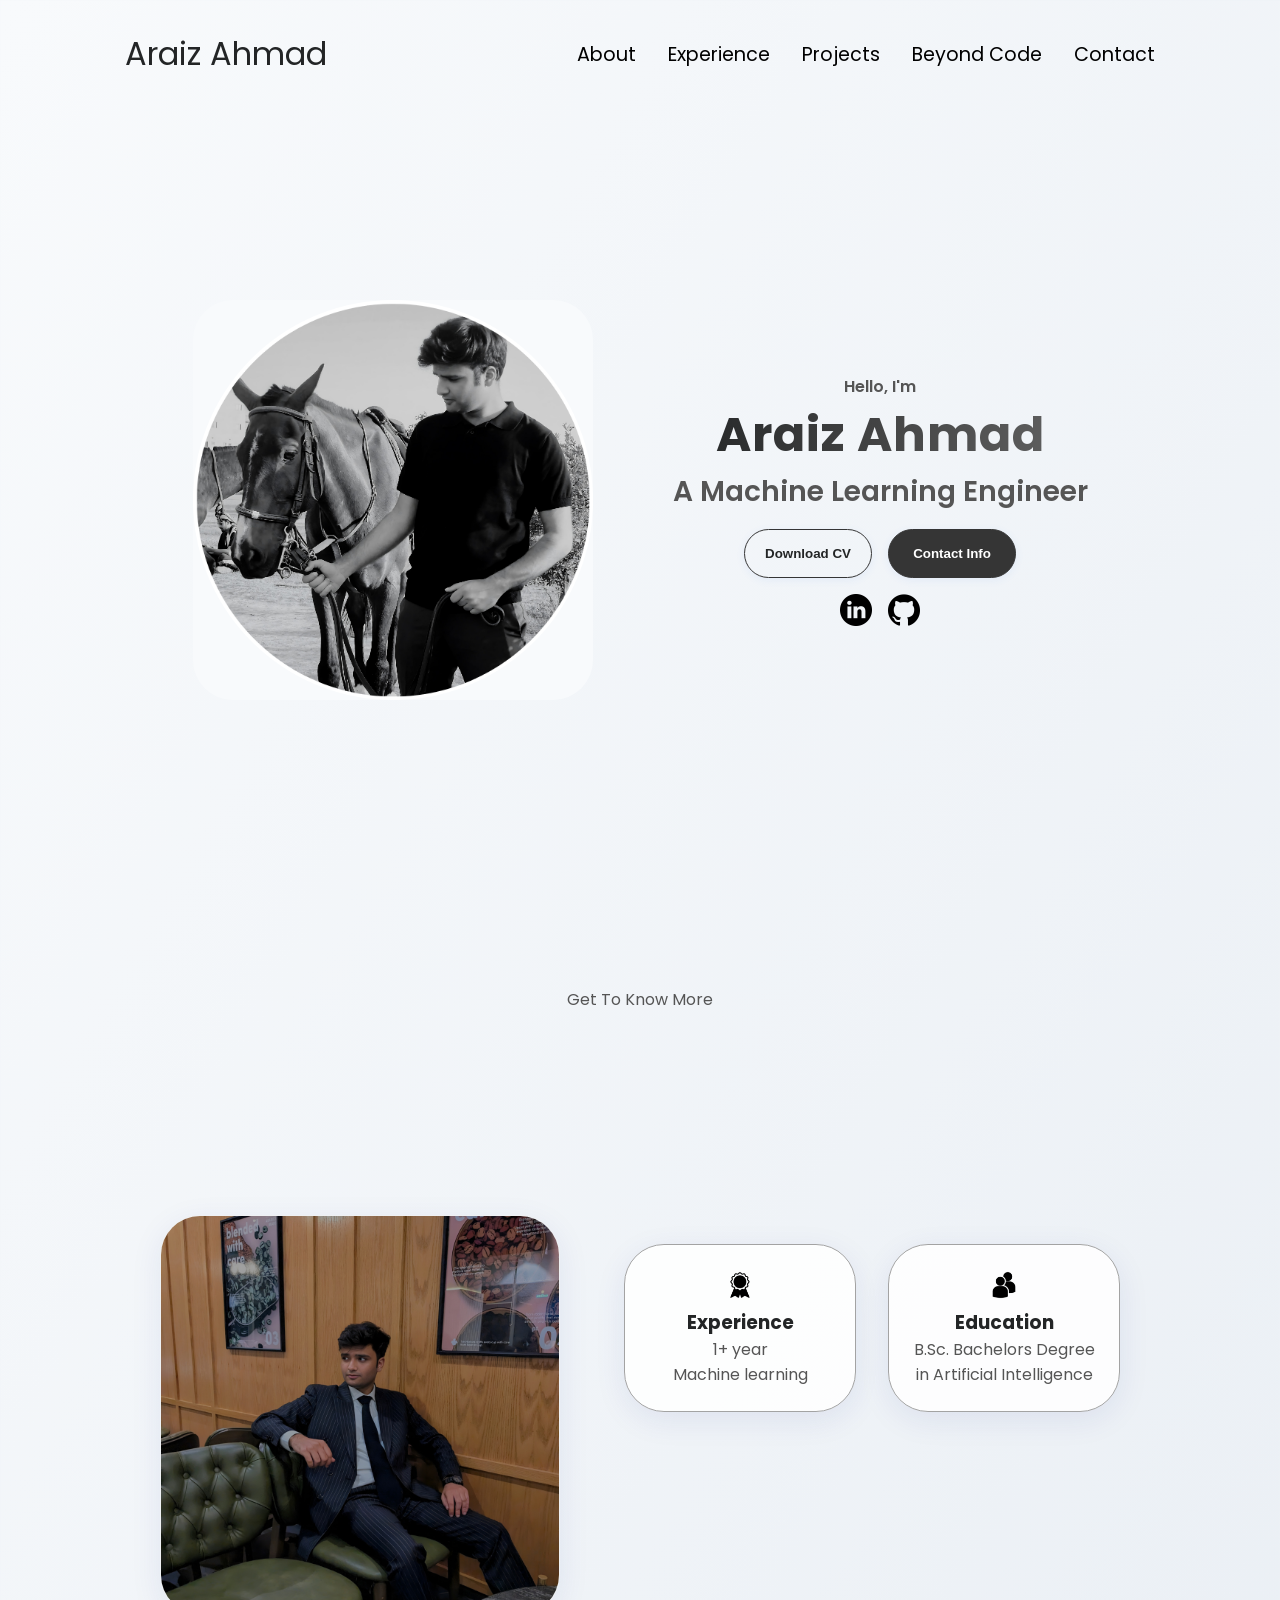
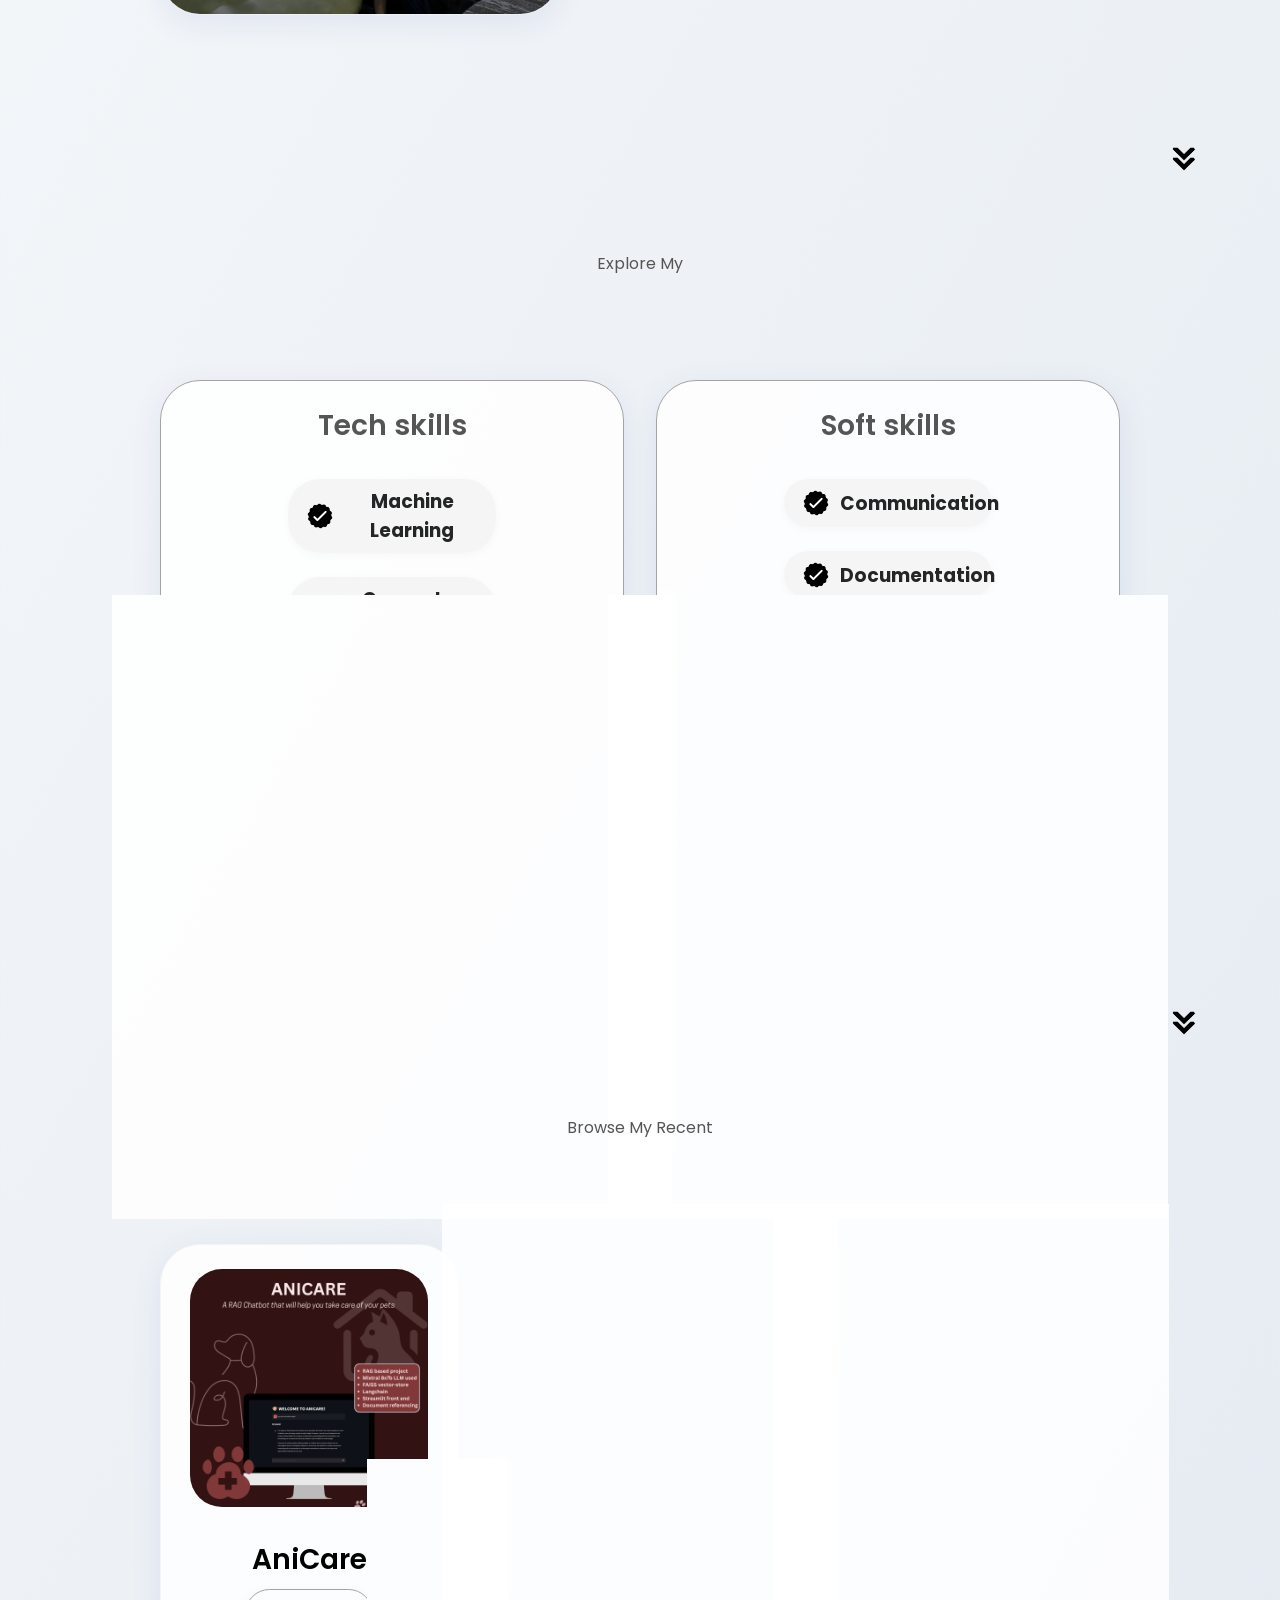
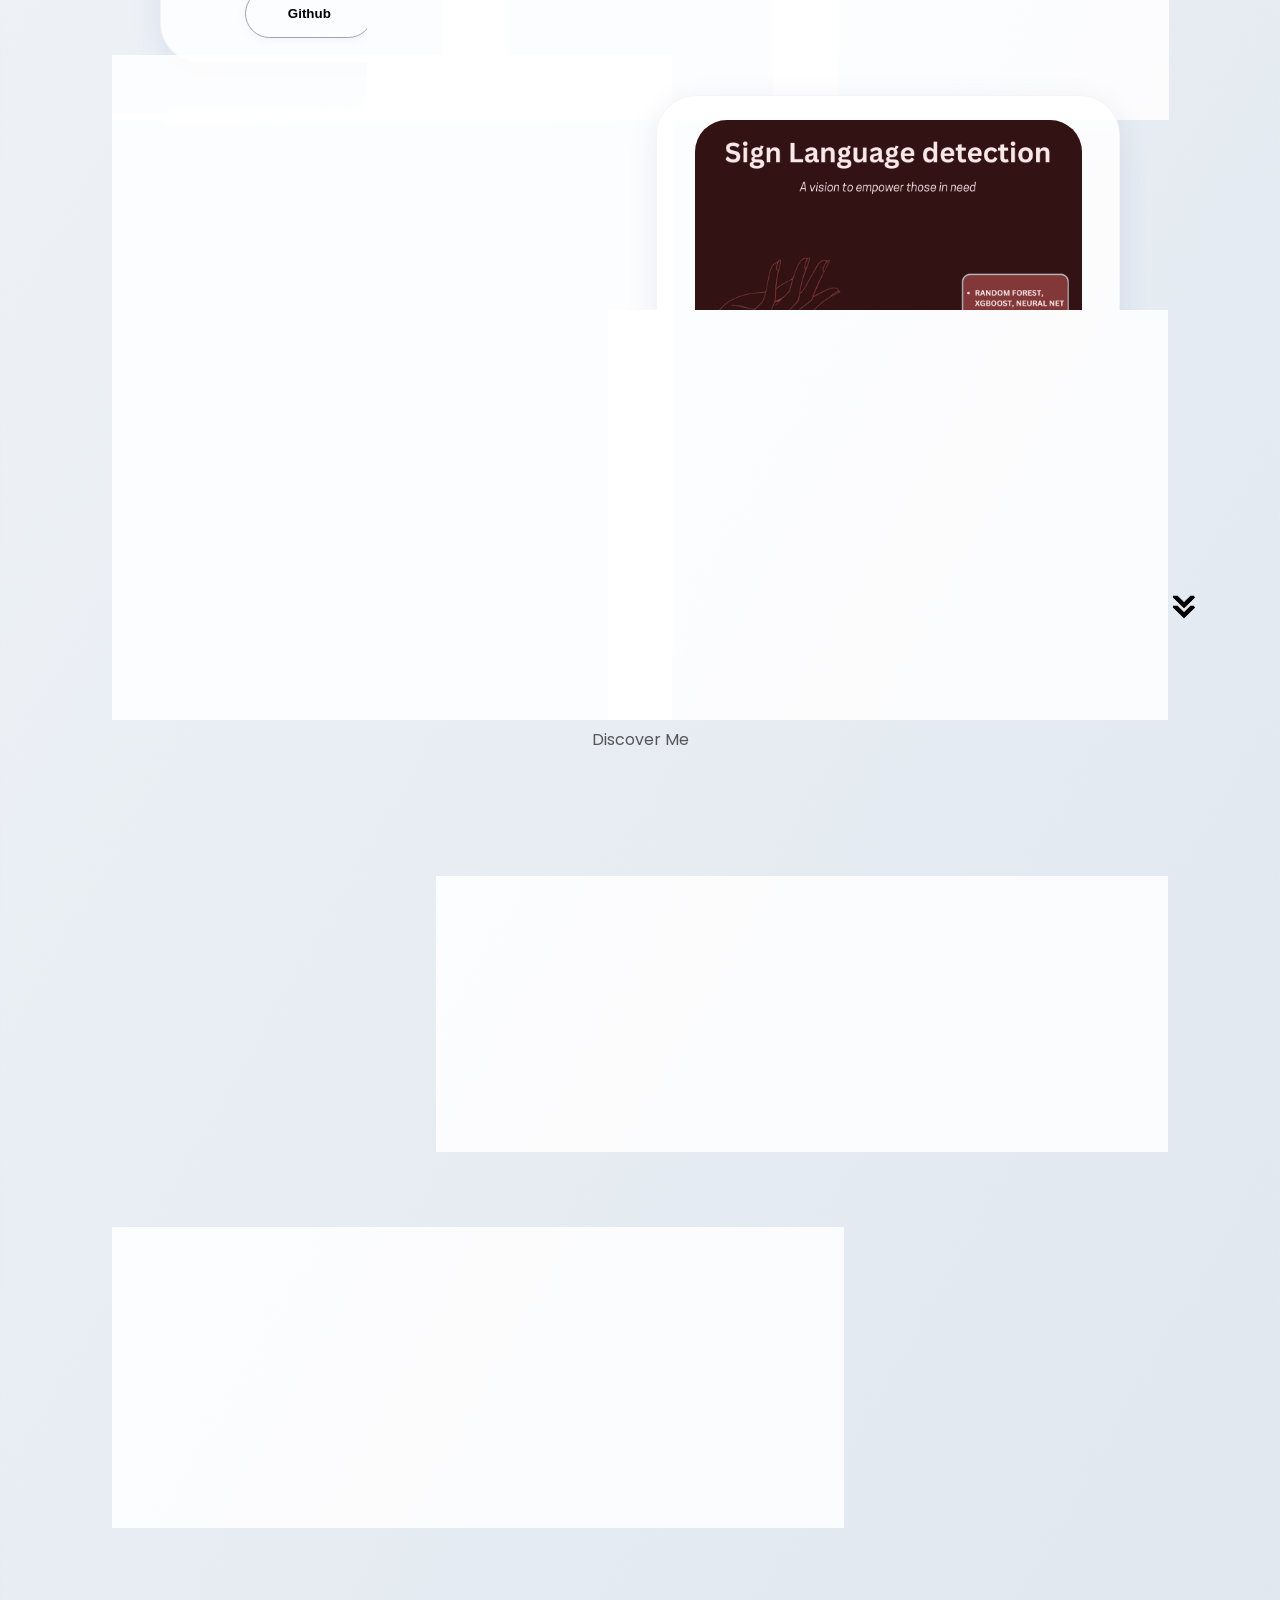
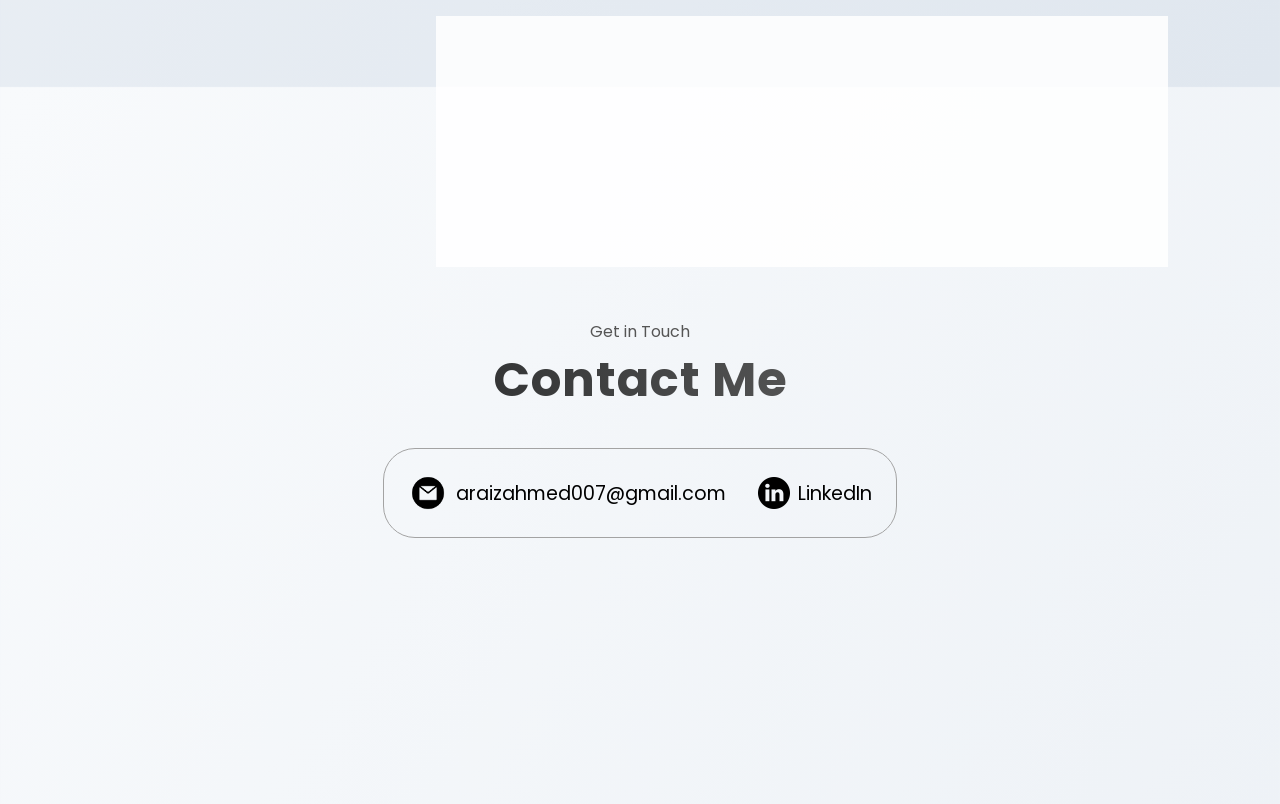
==== commit 3ea80612: "Fix typos in engineering and art sections; update Instagram link for better accessibility" ====
--- a/engineering.html
+++ b/engineering.html
@@ -108,7 +108,7 @@
           </div>
           <div class="text-container">
             <p>
-              Machine learning Engineer with a year of experience in computer vision, Machine learning and interest in Generative AI
+              Machine learning Engineer with a year of experience in computer vision, Machine learning and interest in Generative AI.
               I love improving my skills and keeping up with the latest tech trends. 
               Sharing what I learn with the tech community is a blast, and I enjoy connecting with others! 
               When I'm not working on tech, you'll find me filming or writing poetry, combining creativity with my love for technology :)
@@ -418,7 +418,7 @@
           <div class="extracurricular-text-left">
             <h3>Filmmaking</h3>
             <p>
-              Filmmaking is a creative outlet for me, where I blend storytelling with visual art. From conceptualizing to editing, I enjoy every step of the process and the opportunity to express my creativity and have created 9 films so far, headover to my instagram @araiz_ahmed to check them out!
+              Filmmaking is a creative outlet for me, where I blend storytelling with visual art. From conceptualizing to editing, I enjoy every step of the process and the opportunity to express my creativity and have created 9 films so far, headover to my <a href="https://instagram.com/araiz_ahmed" target="_blank">instagram @araiz_ahmed</a> to check them out!
             </p>
           </div>
           <div class="extracurricular-pic-right">
